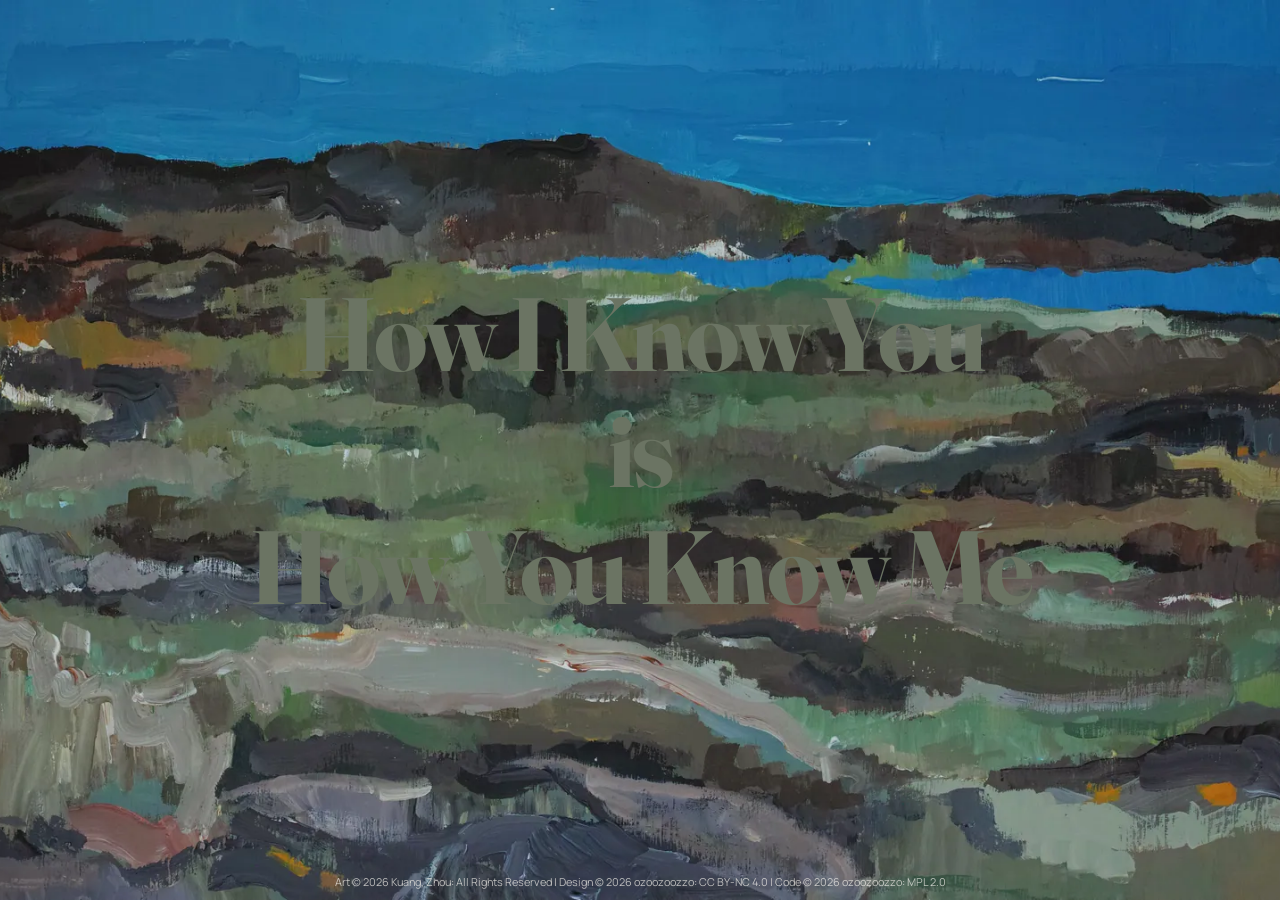
==== index.html @ 17829c36 "Initialize public site deployment The public repository starts from the generated dist output of the" ====
<!doctype html>
<html lang="en">
  <head>
    <meta charset="UTF-8" />
    <meta name="viewport" content="width=device-width, initial-scale=1" />
    <meta
      name="description"
      content="A small, editable portfolio starter for artworks, videos, and exhibition notes."
    />
    <meta name="theme-color" content="#f3ede1" />
    <title>Hiku Is Huki</title>
    <script type="module" crossorigin src="./assets/main-B2buaWtQ.js"></script>
    <link rel="stylesheet" crossorigin href="./assets/main-I1Ji7c6d.css">
  </head>
  <body>
    <div id="app"></div>
  </body>
</html>
---- assets/main-I1Ji7c6d.css ----
@import"https://fonts.googleapis.com/css2?family=Fraunces:opsz,wght@9..144,500;9..144,700&family=Manrope:wght@400;500;600;700&display=swap";:root{color-scheme:dark;--bg: #0f1014;--surface: rgba(18, 19, 25, .78);--surface-strong: rgba(28, 30, 36, .92);--text: #f5f2ec;--muted: rgba(245, 242, 236, .78);--line: rgba(255, 255, 255, .16);--shadow: 0 28px 80px rgba(0, 0, 0, .4);--radius-xl: 28px;--radius-lg: 22px;--display-font: "Fraunces", Georgia, serif;--body-font: "Manrope", "Avenir Next", "Segoe UI", sans-serif}*{box-sizing:border-box}html,body{margin:0;min-height:100%;background:var(--bg)}body{color:var(--text);font-family:var(--body-font)}a{color:inherit;text-decoration-thickness:.08em;text-underline-offset:.18em}#app,.title-page,.featured-page,.title-screen,.featured-hero{min-height:100vh}.sr-only{position:absolute;width:1px;height:1px;padding:0;margin:-1px;overflow:hidden;clip:rect(0,0,0,0);white-space:nowrap;border:0}.eyebrow{margin:0 0 14px;color:var(--muted);font-size:.72rem;text-transform:uppercase;letter-spacing:.18em}.summary,.muted{color:var(--muted)}.button{display:inline-flex;align-items:center;justify-content:center;min-height:48px;padding:0 18px;border-radius:999px;border:1px solid var(--line);text-decoration:none;font-weight:600}.button-primary{background:#fffffff5;color:#11131a}.site-license-footer{position:fixed;left:clamp(12px,3vw,22px);right:clamp(12px,3vw,22px);bottom:10px;z-index:6;pointer-events:none;color:#f5f2ecb3;font-size:.68rem;line-height:1.45;text-align:center}.about-page .site-license-footer,.collections-page .site-license-footer,.artwork-page .site-license-footer{color:#15151594}.title-screen{position:relative;overflow:hidden;isolation:isolate;--title-blend-color: rgb(9, 10, 13);--title-standby-color: rgb(35, 37, 45);--title-word-1: rgb(72, 76, 88);--title-word-2: rgb(82, 86, 97);--title-word-3: rgb(90, 93, 108)}.title-screen__image,.featured-hero__image{position:absolute;inset:0;width:100%;height:100%;object-fit:cover}.title-screen__title-stage{position:absolute;inset:0;z-index:3;display:grid;place-items:center;pointer-events:none}.title-screen__title-frame{position:relative;padding:clamp(12px,3vw,24px) clamp(14px,4vw,34px);border-radius:20px}.title-screen__title-frame:before{content:"";position:absolute;inset:0;border-radius:inherit;background:#0000005c;-webkit-backdrop-filter:blur(4px);backdrop-filter:blur(4px);opacity:0;pointer-events:none;animation:title-mask-sequence 6s cubic-bezier(.22,1,.36,1) forwards}.title-screen__title-main{position:relative;z-index:1;margin:0;display:grid;gap:.16em;justify-items:center;font-family:var(--display-font);font-size:clamp(2.8rem,9vw,6.5rem);line-height:.96;letter-spacing:-.025em;text-align:center;opacity:0;color:#f5f2ec00;transform:translateY(20px);animation:title-fade-sequence 6s cubic-bezier(.22,1,.36,1) forwards,title-color-sequence 6s linear forwards}.title-screen__title-main span{display:block;color:inherit}.title-screen.title-color-ready .title-screen__title-main span:nth-child(1){color:var(--title-word-1)}.title-screen.title-color-ready .title-screen__title-main span:nth-child(2){color:var(--title-word-2)}.title-screen.title-color-ready .title-screen__title-main span:nth-child(3){color:var(--title-word-3)}.title-screen__title-corner{position:absolute;top:18px;right:18px;z-index:4;opacity:0;transform:translateY(-8px);filter:blur(3px);transition:opacity .98s cubic-bezier(.22,1,.36,1),transform .98s cubic-bezier(.22,1,.36,1),filter .98s cubic-bezier(.22,1,.36,1)}.title-screen__title-corner h2{margin:0;font-family:var(--display-font);font-size:clamp(.95rem,2vw,1.18rem);font-weight:700;line-height:1.08;letter-spacing:-.01em;white-space:nowrap;color:#fffffff2}.title-screen.title-sequence-complete .title-screen__title-corner{opacity:1;transform:translateY(0);filter:blur(0)}.title-screen__hotspots{position:absolute;inset:0;z-index:2}.title-hotspot{position:absolute;width:27px;height:27px;border:1px solid rgba(255,255,255,.86);border-radius:50%;background:#fff3;transform:translate(-50%,-50%) scale(.84);box-shadow:0 0 0 11px #ffffff05;opacity:0;cursor:pointer;transition:opacity 1s cubic-bezier(.22,1,.36,1),transform 1s cubic-bezier(.22,1,.36,1)}.title-hotspot__label{position:absolute;top:50%;left:50%;transform:translate(-50%,-50%);color:#fffffff2;font-family:var(--body-font);font-size:.46rem;font-weight:700;letter-spacing:.04em;line-height:1;pointer-events:none}.title-screen.title-sequence-complete .title-hotspot{opacity:1;transform:translate(-50%,-50%) scale(1);animation:hotspot-breathe 3s ease-in-out infinite}.title-screen.title-sequence-complete .title-hotspot[data-hotspot=i]{animation:hotspot-breathe-gold 3s ease-in-out infinite}.title-hotspot:hover,.title-hotspot:focus-visible{transform:translate(-50%,-50%) scale(1.05);outline:none}.note-dialog{width:min(920px,calc(100% - 24px));max-height:min(90vh,760px);display:none;grid-template-rows:auto 1fr;padding:0;border:1px solid var(--line);border-radius:var(--radius-xl);background:var(--surface-strong);color:var(--text);box-shadow:var(--shadow);overflow:auto}.note-dialog[open]{display:grid}.note-dialog.note-dialog--vertical{width:min(560px,calc(100% - 24px));max-height:min(94vh,860px)}.note-dialog::backdrop{background:#0000005c;-webkit-backdrop-filter:blur(8px);backdrop-filter:blur(8px)}.note-dialog__actions{display:flex;justify-content:flex-end;gap:8px;padding:8px 10px 0}.icon-button{width:38px;height:38px;display:inline-grid;place-items:center;border:1px solid var(--line);border-radius:999px;background:#ffffff14;color:var(--text);font-size:1.2rem;text-decoration:none;cursor:pointer}.note-dialog__body{display:grid;grid-template-areas:"figure" "meta";grid-template-columns:minmax(0,1fr);grid-template-rows:auto auto;row-gap:10px;padding:10px 16px 18px;overflow:visible}.note-dialog.note-dialog--vertical .note-dialog__body{grid-template-areas:"figure" "meta";grid-template-columns:minmax(0,1fr);row-gap:12px}.note-dialog__figure{grid-area:figure;position:relative;margin:0;border-radius:var(--radius-lg);overflow:hidden;border:1px solid var(--line);background:#0a0c12b3}.note-dialog__placeholder{position:absolute;inset:0;background:linear-gradient(110deg,#ffffff0f 18%,#ffffff2b,#ffffff0f 52%),#0a0c12bf;background-size:220% 100%;opacity:0;pointer-events:none}.note-dialog__figure.is-loading .note-dialog__placeholder{opacity:1;animation:figure-placeholder-sheen 1.15s ease-in-out infinite}.note-dialog__figure img{display:block;position:relative;z-index:1;width:100%;max-height:min(52vh,420px);height:auto;object-fit:contain;opacity:1;transition:opacity .22s ease}.note-dialog__figure.is-loading img{opacity:.01}.note-dialog.note-dialog--vertical .note-dialog__figure img{max-height:min(62vh,520px)}.note-dialog__meta{grid-area:meta;min-width:0;position:relative;overflow:visible}.note-dialog__meta-rotated{position:static;display:inline-grid;gap:4px;transform:none;white-space:normal}.note-dialog__body h2{margin:0 0 8px;font-family:var(--display-font);font-size:clamp(1rem,2.2vw,1.28rem);letter-spacing:0;line-height:1.16;max-width:38ch}.note-dialog__info{margin:0;color:#f5f2ecd1;font-size:.78rem;line-height:1.3}.standby-nav{position:absolute;left:0;right:0;bottom:0;z-index:3;pointer-events:none}.standby-nav__link{position:absolute;bottom:18px;padding:8px 14px;border-radius:999px;border:1px solid var(--line);background:#0006;-webkit-backdrop-filter:blur(4px);backdrop-filter:blur(4px);color:var(--text);text-decoration:none;opacity:0;transform:translateY(12px);filter:blur(2px);transition:opacity .92s cubic-bezier(.22,1,.36,1),transform .92s cubic-bezier(.22,1,.36,1),filter .92s cubic-bezier(.22,1,.36,1);pointer-events:none}.standby-nav__link-left{left:18px}.standby-nav__link-right{right:18px}.title-screen.title-sequence-complete .standby-nav__link{opacity:1;transform:translateY(0);filter:blur(0);pointer-events:auto}.title-screen.title-sequence-complete .standby-nav__link-left{transition-delay:60ms}.title-screen.title-sequence-complete .standby-nav__link-right{transition-delay:.16s}.featured-hero{position:relative;overflow:hidden}.featured-hero--toggle{cursor:pointer}.featured-hero:after{content:"";position:absolute;inset:0;background:linear-gradient(180deg,#0a0b0e3d,#0a0b0ea8);transition:opacity .22s ease}.featured-hero__copy{position:relative;z-index:1;display:grid;align-content:end;min-height:100vh;max-width:760px;padding:clamp(24px,5vw,52px);transition:opacity .22s ease,visibility .22s ease}.featured-hero--image-only:after{opacity:0}.featured-hero--image-only .featured-hero__copy{opacity:0;visibility:hidden}.featured-hero__copy h1{margin:0;font-family:var(--display-font);font-size:clamp(2.2rem,8vw,5.8rem);line-height:.95;letter-spacing:-.028em}.featured-grid{display:grid;grid-template-columns:repeat(2,minmax(0,1fr));gap:16px;width:min(1120px,calc(100% - 28px));margin:0 auto;padding:24px 0 44px}.featured-card{padding:22px;border:1px solid var(--line);border-radius:var(--radius-lg);background:var(--surface);box-shadow:var(--shadow)}.featured-card h2{margin:0 0 10px;font-family:var(--display-font);font-size:clamp(1.5rem,4vw,2.1rem)}.featured-card p{margin:0;line-height:1.72}.featured-card--contact{display:grid;grid-template-rows:auto auto 1fr auto}.contact-row{display:flex;align-items:center;align-content:center;justify-content:center;flex-wrap:wrap;align-self:center;justify-self:center;gap:8px 12px;margin:0;padding:22px 0;min-width:0;width:100%}.contact-row__group{display:inline-flex;align-items:center;gap:8px}.contact-row__label{flex:0 0 auto;font-weight:600}.contact-row__links{display:inline-flex;align-items:center;gap:8px}.contact-row__separator{color:var(--muted)}.contact-link{display:inline-flex;align-items:center;color:inherit;text-decoration:none}.contact-link__icon{width:30px;height:30px;flex:0 0 auto;display:inline-grid;place-items:center;border:1px solid var(--line);border-radius:999px}.contact-link__icon svg{width:16px;height:16px;fill:none;stroke:currentColor;stroke-linecap:round;stroke-linejoin:round;stroke-width:1.7}.contact-link__icon svg path:first-child:last-child{fill:currentColor;stroke:none}.content-page{min-height:100vh;background:linear-gradient(180deg,#090a0ea3,#090a0ebd),url(./3-B_b4SAK1.webp) center center / cover no-repeat;padding:clamp(24px,6vw,56px)}.content-page__hero{width:min(820px,100%);margin-top:clamp(18vh,22vh,28vh);padding:clamp(18px,3vw,30px);border-radius:var(--radius-lg);border:1px solid var(--line);background:#101218b3;-webkit-backdrop-filter:blur(6px);backdrop-filter:blur(6px)}.content-page__hero h1{margin:0 0 14px;font-family:var(--display-font);font-size:clamp(2rem,7vw,4rem);line-height:.96;letter-spacing:-.02em}.about-page{min-height:100vh;display:grid;grid-template-columns:minmax(0,1fr) minmax(220px,320px);gap:clamp(22px,4vw,44px);padding:clamp(22px,5vw,48px);background:#fff;color:#151515;position:relative}.about-page a{color:#151515}.about-page .eyebrow,.about-page .summary,.about-page .muted{color:#151515bd}.about-page__title-corner{position:absolute;top:18px;right:18px}.about-page__title-corner h2{margin:0;font-family:var(--display-font);font-size:clamp(.95rem,2vw,1.18rem);font-weight:700;line-height:1.08;letter-spacing:-.01em;white-space:nowrap;color:#151515}.about-page__main{--about-copy-width: 100%;max-width:none;width:100%;min-width:0;padding-top:clamp(28px,5vw,64px)}.about-page__main h1{margin:0 0 14px;font-family:var(--display-font);font-size:clamp(2rem,6vw,4.8rem);line-height:.94;letter-spacing:-.02em}.about-page__quote{margin:0 0 16px;padding-left:14px;border-left:2px solid rgba(18,46,98,.34);width:min(100%,var(--about-copy-width));font-family:var(--display-font);font-size:clamp(1.05rem,2.2vw,1.35rem);line-height:1.5;color:#0f2f66}.about-page__main .summary{margin:0 0 12px;width:min(100%,var(--about-copy-width));line-height:1.72}.about-page__about-me-row{width:min(100%,var(--about-copy-width));display:flex;gap:10px;justify-content:flex-end;margin:14px 0 12px}.about-page__about-me-button{min-height:40px;padding:0 16px;border-radius:999px;border:1px solid rgba(21,21,21,.28);background:#fff;color:#101010;font-family:var(--body-font);font-weight:600;cursor:pointer}.about-page__about-me-button:hover,.about-page__about-me-button:focus-visible{background:#f5f7fa}.about-dialog{width:min(760px,calc(100% - 24px));display:none;grid-template-rows:auto 1fr;padding:0;border:1px solid rgba(21,21,21,.22);border-radius:18px;background:#fff;color:#151515;box-shadow:0 28px 80px #0003;overflow:hidden}.about-dialog[open]{display:grid}.about-dialog::backdrop{background:#00000057}.about-dialog__actions{display:flex;justify-content:flex-end;padding:10px 12px 0}.about-dialog__close{width:38px;height:38px;display:inline-grid;place-items:center;border:1px solid rgba(21,21,21,.2);border-radius:999px;background:#fff;color:#151515;font-size:1.4rem;line-height:1;cursor:pointer}.about-dialog__body{display:grid;grid-template-columns:minmax(0,320px) minmax(0,1fr);gap:14px;padding:10px 16px 18px}.about-dialog__figure{margin:0;border:1px solid rgba(21,21,21,.16);border-radius:12px;overflow:hidden}.about-dialog__figure img{width:100%;height:100%;max-height:min(52vh,430px);object-fit:cover;display:block}.about-dialog__copy{align-self:center}.about-dialog__copy h2{margin:0 0 10px;font-family:var(--display-font);font-size:clamp(1.6rem,4vw,2.4rem);line-height:.96;letter-spacing:-.02em}.about-dialog__copy p{margin:0;line-height:1.72;color:#151515d1}.about-dialog__body--reference{grid-template-columns:1fr}.about-dialog__body--license{grid-template-columns:minmax(0,1fr)}.about-dialog__references{margin:0;padding-left:1.2rem;display:grid;gap:8px;color:#151515d6;line-height:1.66}.about-dialog__references span{color:#1515159e}.license-tabs{display:flex;flex-wrap:wrap;gap:8px;margin:14px 0}.license-tabs__button{min-height:38px;padding:0 14px;border:1px solid rgba(21,21,21,.18);border-radius:999px;background:transparent;color:#151515b8;font:inherit;font-weight:600;cursor:pointer}.license-tabs__button[aria-selected=true]{background:#151515;color:#f5f2ec}.license-panel{display:grid;gap:10px;padding-top:4px}.license-panel[hidden]{display:none}.license-panel h2{margin:0}.license-panel p,.license-panel a{margin:0;line-height:1.66}.license-panel a{width:fit-content;font-weight:700}.license-panel__note{color:#1515159e}.about-page__rolling{width:min(100%,var(--about-copy-width));max-width:100%;margin-top:20px;display:flex;gap:12px;overflow:hidden;padding:6px 0;contain:inline-size}.about-page__rolling-track{flex:0 0 auto;display:flex;gap:12px;min-width:max-content;animation:about-rolling-left 42s linear infinite}.about-page__rolling:hover .about-page__rolling-track{animation-play-state:paused}.about-page__rolling-track img{width:clamp(180px,22vw,280px);height:clamp(120px,14vw,190px);object-fit:cover;border-radius:12px;border:1px solid rgba(21,21,21,.2);display:block}.about-page__menu{align-self:start;min-width:0;margin-top:clamp(92px,14vh,150px);padding-left:clamp(14px,2.8vw,22px);border-left:1px solid rgba(21,21,21,.22)}.about-page__menu-label{margin:0 0 12px;font-size:.74rem;letter-spacing:.12em;text-transform:uppercase;color:#1515159e}.about-page__menu-links{display:grid;gap:10px}.about-page__menu-links a{text-decoration:none;font-weight:600;line-height:1.4}.about-page__menu-links a[aria-current=page]{opacity:.55;pointer-events:none}.about-page__menu-links a:hover,.about-page__menu-links a:focus-visible{text-decoration:underline;text-underline-offset:.18em}.collections-page{min-height:100vh;display:grid;grid-template-columns:minmax(0,1fr) minmax(220px,320px);gap:clamp(22px,4vw,44px);padding:clamp(22px,5vw,48px);background:#fff;color:#151515;position:relative}.collections-page .eyebrow,.collections-page .summary{color:#151515bd}.collections-page__title-corner{position:absolute;top:18px;right:18px}.collections-page__title-corner h2{margin:0;font-family:var(--display-font);font-size:clamp(.95rem,2vw,1.18rem);font-weight:700;line-height:1.08;letter-spacing:-.01em;white-space:nowrap;color:#151515}.collections-page__main{width:100%;padding-top:clamp(28px,5vw,64px)}.collections-page__main h1{margin:0 0 12px;font-family:var(--display-font);font-size:clamp(2rem,6vw,4.2rem);line-height:.94;letter-spacing:-.02em}.collections-page__intro{margin:0 0 18px;max-width:72ch;line-height:1.68}.collections-page__list{display:grid;gap:16px}.collection-item{display:grid;grid-template-columns:minmax(170px,240px) minmax(0,1fr);gap:14px;padding:12px;height:232px;border:1px solid rgba(21,21,21,.16);border-radius:14px}.collection-item__media{margin:0;border-radius:10px;overflow:hidden;border:1px solid rgba(21,21,21,.16);background:#15151508}.collection-item__media-link{display:block;width:100%;height:100%}.collection-item__media img{width:100%;height:100%;max-height:none;object-fit:cover;object-position:center;display:block}.collection-item__text{min-width:0;align-self:center}.collection-item__text h2{margin:0 0 10px;font-family:var(--display-font);font-size:clamp(1.08rem,2.1vw,1.46rem);line-height:1.12;letter-spacing:0}.collection-item__text h2 a{color:#151515;text-decoration:none}.collection-item__text h2 a:hover,.collection-item__text h2 a:focus-visible{text-decoration:underline;text-underline-offset:.16em}.collection-item__info{margin:0 0 8px;font-size:.9rem;color:#151515b8}.artwork-page{min-height:100vh;display:grid;grid-template-columns:minmax(0,1fr) minmax(220px,320px);gap:clamp(22px,4vw,44px);padding:clamp(22px,5vw,48px);background:#fff;color:#151515;position:relative}.artwork-page .eyebrow,.artwork-page .summary{color:#151515bd}.artwork-page__title-corner{position:absolute;top:18px;right:18px}.artwork-page__title-corner h2{margin:0;font-family:var(--display-font);font-size:clamp(.95rem,2vw,1.18rem);font-weight:700;line-height:1.08;letter-spacing:-.01em;white-space:nowrap;color:#151515}.artwork-page__main{max-width:none;width:100%;min-width:0;padding-top:clamp(28px,5vw,64px)}.artwork-page__main h1{max-width:18ch;margin:0 0 14px;font-family:var(--display-font);font-size:clamp(1.9rem,4.8vw,3.8rem);line-height:1.02;letter-spacing:0}.artwork-page__info{margin:0 0 12px;color:#151515b8;font-size:.95rem}.artwork-page__figure{width:100%;margin:0 0 14px;border-radius:14px;overflow:hidden;border:1px solid rgba(21,21,21,.16)}.artwork-page__figure img{display:block;width:100%;max-height:min(72vh,760px);object-fit:contain}.artwork-page__description{width:100%;margin:0;line-height:1.72}@keyframes title-fade-sequence{0%{opacity:0;transform:translateY(20px)}50%{opacity:1;transform:translateY(0)}to{opacity:1;transform:translateY(0)}}@keyframes title-color-sequence{0%{color:#f5f2ec00}50%{color:#f5f2ec}to{color:var(--title-standby-color)}}@keyframes title-mask-sequence{0%{opacity:0}50%{opacity:1}to{opacity:0}}@keyframes hotspot-breathe{0%{background:#ffffff29;box-shadow:0 0 0 11px #ffffff05}50%{background:#ffffff8f;box-shadow:0 0 0 11px #ffffff1a}to{background:#ffffff29;box-shadow:0 0 0 11px #ffffff05}}@keyframes hotspot-breathe-gold{0%{background:#ffffff29;box-shadow:0 0 0 11px #ffffff05}50%{background:#f1bd4b94;box-shadow:0 0 0 11px #f1bd4b29}to{background:#ffffff29;box-shadow:0 0 0 11px #ffffff05}}@keyframes figure-placeholder-sheen{0%{background-position:100% 0}to{background-position:-100% 0}}@keyframes about-rolling-left{0%{transform:translate(0)}to{transform:translate(calc(-100% - 12px))}}@media(max-width:760px){.title-screen__title-corner{top:12px;right:12px}.about-page{grid-template-columns:1fr;gap:20px;padding:16px 14px 24px;overflow-x:hidden}.collections-page,.artwork-page{grid-template-columns:1fr;gap:20px;padding:16px 14px 24px}.collections-page__title-corner,.artwork-page__title-corner{top:12px;right:12px}.collections-page__main,.artwork-page__main{padding-top:54px}.collection-item{grid-template-columns:1fr;height:auto}.collection-item__media img{height:240px}.collection-item__text h2{font-size:clamp(1.08rem,7vw,1.5rem);line-height:1.14}.artwork-page__main h1{max-width:100%;font-size:clamp(1.8rem,11vw,3rem);line-height:1.04}.about-page__title-corner{top:12px;right:12px}.about-page__main{padding-top:54px}.about-page__main h1{font-size:clamp(2rem,13vw,3.1rem)}.about-page__quote{padding-left:10px;font-size:1rem;line-height:1.46}.about-page__main .summary{font-size:.94rem;line-height:1.62}.about-page__about-me-row{justify-content:stretch}.about-page__about-me-button{flex:1 1 0;min-width:0}.about-page__rolling{gap:10px;margin-inline:-14px;padding:6px 14px 10px;overflow-x:auto;overflow-y:hidden;scroll-snap-type:x mandatory;-webkit-overflow-scrolling:touch;contain:layout inline-size}.about-page__rolling-track{min-width:0;animation:none}.about-page__rolling-track[aria-hidden=true]{display:none}.about-page__rolling-track img{width:min(68vw,230px);height:150px;flex:0 0 auto;scroll-snap-align:start}.about-dialog{width:calc(100% - 20px);max-height:calc(100dvh - 20px);overflow:auto;border-radius:14px}.about-dialog__body{grid-template-columns:1fr;padding:8px 12px 16px}.about-dialog__copy{align-self:start}.about-dialog__figure img{height:auto;max-height:42dvh}.about-page__menu{margin-top:0;padding-left:0;padding-top:14px;border-left:0;border-top:1px solid rgba(21,21,21,.22)}.note-dialog__body,.note-dialog.note-dialog--vertical .note-dialog__body{grid-template-areas:"figure" "meta";grid-template-columns:1fr;row-gap:10px}.note-dialog__meta{overflow:visible;padding-top:0}.note-dialog__meta-rotated{position:static;transform:none;white-space:normal}.note-dialog__body h2{max-width:none;font-size:clamp(1rem,5.6vw,1.32rem)}.featured-grid{grid-template-columns:1fr}.note-dialog{width:calc(100% - 14px)}}@media(prefers-reduced-motion:reduce){*,*:before,*:after{animation-duration:.01ms!important;animation-iteration-count:1!important;transition-duration:.01ms!important;scroll-behavior:auto!important}}
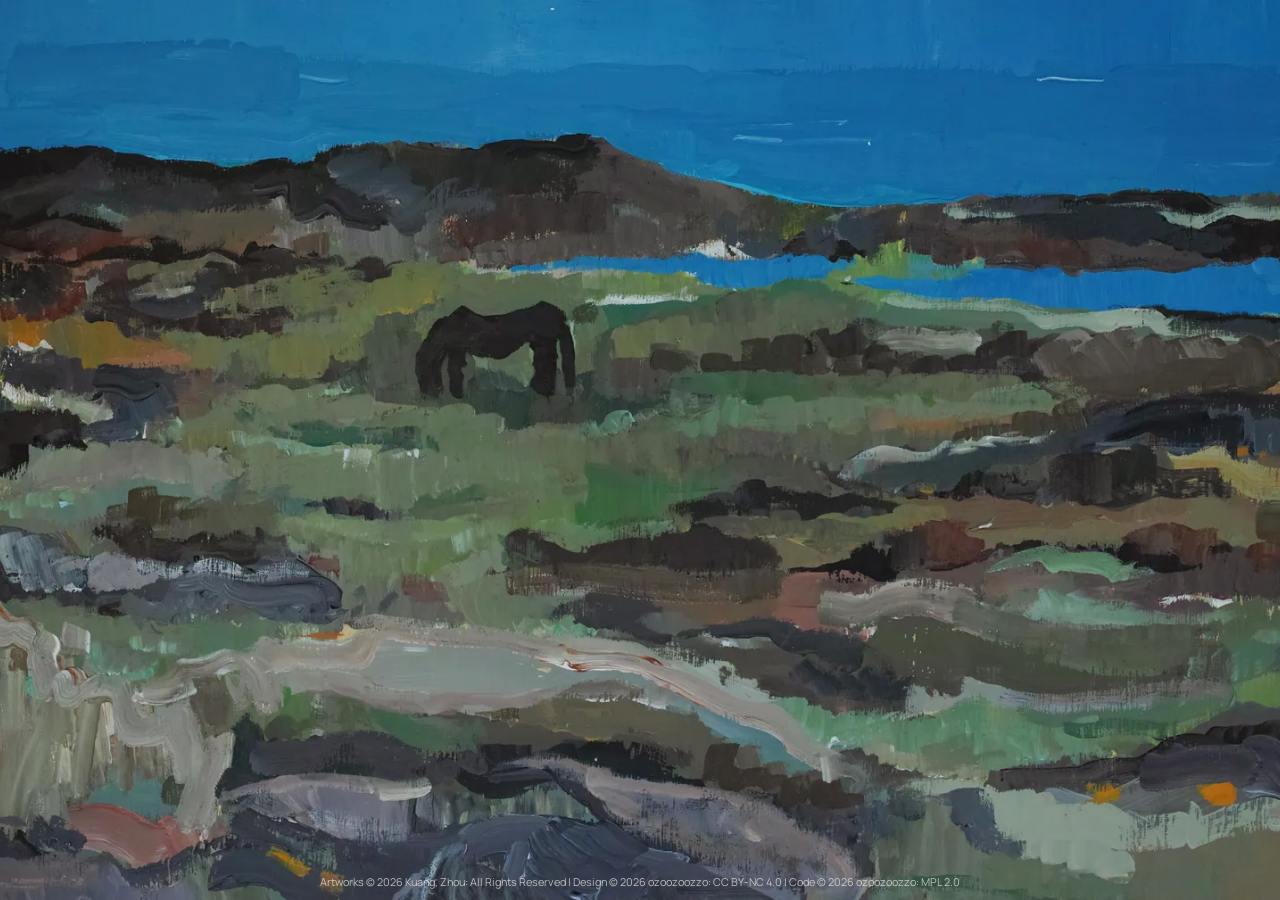
==== commit 5343e7ce: "Deploy site from private source" ====
--- a/index.html
+++ b/index.html
@@ -9,8 +9,8 @@
     />
     <meta name="theme-color" content="#f3ede1" />
     <title>Hiku Is Huki</title>
-    <script type="module" crossorigin src="./assets/main-B2buaWtQ.js"></script>
-    <link rel="stylesheet" crossorigin href="./assets/main-I1Ji7c6d.css">
+    <script type="module" crossorigin src="./assets/main-EOSHPgkL.js"></script>
+    <link rel="stylesheet" crossorigin href="./assets/main-DsD1wgD4.css">
   </head>
   <body>
     <div id="app"></div>
--- a/assets/main-DsD1wgD4.css
+++ b/assets/main-DsD1wgD4.css
@@ -0,0 +1 @@
+@import"https://fonts.googleapis.com/css2?family=Fraunces:opsz,wght@9..144,500;9..144,700&family=Manrope:wght@400;500;600;700&display=swap";:root{color-scheme:dark;--bg: #0f1014;--surface: rgba(18, 19, 25, .78);--surface-strong: rgba(28, 30, 36, .92);--text: #f5f2ec;--muted: rgba(245, 242, 236, .78);--line: rgba(255, 255, 255, .16);--shadow: 0 28px 80px rgba(0, 0, 0, .4);--radius-xl: 28px;--radius-lg: 22px;--display-font: "Fraunces", Georgia, serif;--body-font: "Manrope", "Avenir Next", "Segoe UI", sans-serif}*{box-sizing:border-box}html,body{margin:0;min-height:100%;background:var(--bg)}body{color:var(--text);font-family:var(--body-font)}a{color:inherit;text-decoration-thickness:.08em;text-underline-offset:.18em}#app,.title-page,.featured-page,.title-screen,.featured-hero{min-height:100vh}.sr-only{position:absolute;width:1px;height:1px;padding:0;margin:-1px;overflow:hidden;clip:rect(0,0,0,0);white-space:nowrap;border:0}.eyebrow{margin:0 0 14px;color:var(--muted);font-size:.72rem;text-transform:uppercase;letter-spacing:.18em}.summary,.muted{color:var(--muted)}.button{display:inline-flex;align-items:center;justify-content:center;min-height:48px;padding:0 18px;border-radius:999px;border:1px solid var(--line);text-decoration:none;font-weight:600}.button-primary{background:#fffffff5;color:#11131a}.site-license-footer{position:fixed;left:clamp(12px,3vw,22px);right:clamp(12px,3vw,22px);bottom:10px;z-index:6;pointer-events:none;color:#f5f2ecb3;font-size:.68rem;line-height:1.45;text-align:center}.about-page .site-license-footer,.collections-page .site-license-footer,.artwork-page .site-license-footer{color:#15151594}.title-screen{position:relative;overflow:hidden;isolation:isolate}.title-screen__image,.featured-hero__image{position:absolute;inset:0;width:100%;height:100%;object-fit:cover}.title-screen__title-stage{position:absolute;inset:0;z-index:3;display:grid;place-items:center;pointer-events:none;transition:opacity .62s cubic-bezier(.22,1,.36,1),visibility .62s cubic-bezier(.22,1,.36,1)}.title-screen__title-frame{position:relative;padding:clamp(12px,3vw,24px) clamp(14px,4vw,34px);border-radius:20px}.title-screen__title-frame:before{content:"";position:absolute;inset:0;border-radius:inherit;background:#0000005c;-webkit-backdrop-filter:blur(4px);backdrop-filter:blur(4px);opacity:0;pointer-events:none;animation:title-mask-sequence 6s cubic-bezier(.22,1,.36,1) forwards}.title-screen__title-main{position:relative;z-index:1;margin:0;display:grid;gap:.16em;justify-items:center;font-family:var(--display-font);font-size:clamp(2.8rem,9vw,6.5rem);line-height:.96;letter-spacing:-.025em;text-align:center;opacity:0;color:#f5f2ec00;transform:translateY(20px);animation:title-fade-sequence 6s cubic-bezier(.22,1,.36,1) forwards}.title-screen__title-main span{display:block;color:inherit}.title-screen.title-sequence-complete .title-screen__title-stage{opacity:0;visibility:hidden}.title-screen__title-corner{position:absolute;top:18px;right:18px;z-index:4;opacity:0;transform:translateY(-8px);filter:blur(3px);transition:opacity .98s cubic-bezier(.22,1,.36,1),transform .98s cubic-bezier(.22,1,.36,1),filter .98s cubic-bezier(.22,1,.36,1)}.title-screen__title-corner h2{margin:0;font-family:var(--display-font);font-size:clamp(.95rem,2vw,1.18rem);font-weight:700;line-height:1.08;letter-spacing:-.01em;white-space:nowrap;color:#fffffff2}.title-screen.title-sequence-complete .title-screen__title-corner{opacity:1;transform:translateY(0);filter:blur(0)}.title-screen__hotspots{position:absolute;inset:0;z-index:2}.title-hotspot{position:absolute;width:27px;height:27px;border:1px solid rgba(255,255,255,.86);border-radius:50%;background:#fff3;transform:translate(-50%,-50%) scale(.84);box-shadow:0 0 0 11px #ffffff05;opacity:0;cursor:pointer;transition:opacity 1s cubic-bezier(.22,1,.36,1),transform 1s cubic-bezier(.22,1,.36,1)}.title-hotspot__label{position:absolute;top:50%;left:50%;transform:translate(-50%,-50%);color:#fffffff2;font-family:var(--body-font);font-size:.46rem;font-weight:700;letter-spacing:.04em;line-height:1;pointer-events:none}.title-screen.title-sequence-complete .title-hotspot{opacity:1;transform:translate(-50%,-50%) scale(1);animation:hotspot-breathe 3s ease-in-out infinite}.title-screen.title-sequence-complete .title-hotspot[data-hotspot=i]{animation:hotspot-breathe-gold 3s ease-in-out infinite}.title-hotspot:hover,.title-hotspot:focus-visible{transform:translate(-50%,-50%) scale(1.05);outline:none}.note-dialog{width:min(920px,calc(100% - 24px));max-height:min(90vh,760px);display:none;grid-template-rows:auto 1fr;padding:0;border:1px solid var(--line);border-radius:var(--radius-xl);background:var(--surface-strong);color:var(--text);box-shadow:var(--shadow);overflow:auto}.note-dialog[open]{display:grid}.note-dialog.note-dialog--vertical{width:min(560px,calc(100% - 24px));max-height:min(94vh,860px)}.note-dialog::backdrop{background:#0000005c;-webkit-backdrop-filter:blur(8px);backdrop-filter:blur(8px)}.note-dialog__actions{display:flex;justify-content:flex-end;gap:8px;padding:8px 10px 0}.icon-button{width:38px;height:38px;display:inline-grid;place-items:center;border:1px solid var(--line);border-radius:999px;background:#ffffff14;color:var(--text);font-size:1.2rem;text-decoration:none;cursor:pointer}.note-dialog__body{display:grid;grid-template-areas:"figure" "meta";grid-template-columns:minmax(0,1fr);grid-template-rows:auto auto;row-gap:10px;padding:10px 16px 18px;overflow:visible}.note-dialog.note-dialog--vertical .note-dialog__body{grid-template-areas:"figure" "meta";grid-template-columns:minmax(0,1fr);row-gap:12px}.note-dialog__figure{grid-area:figure;position:relative;display:grid;place-items:center;margin:0;height:min(52vh,420px);border-radius:var(--radius-lg);overflow:hidden;border:1px solid var(--line);background:#0a0c12b3}.note-dialog__placeholder{position:absolute;inset:0;background:linear-gradient(110deg,#ffffff0f 18%,#ffffff2b,#ffffff0f 52%),#0a0c12bf;background-size:220% 100%;opacity:0;pointer-events:none}.note-dialog__figure.is-loading .note-dialog__placeholder{opacity:1;animation:figure-placeholder-sheen 1.15s ease-in-out infinite}.note-dialog__figure img{display:block;position:relative;z-index:1;width:100%;height:100%;object-fit:contain;object-position:center center;opacity:1;transition:opacity .22s ease}.note-dialog__figure.is-loading img{opacity:.01}.note-dialog.note-dialog--vertical .note-dialog__figure img{max-height:none}.note-dialog.note-dialog--vertical .note-dialog__figure{height:min(62vh,520px)}.note-dialog__meta{grid-area:meta;min-width:0;position:relative;overflow:visible}.note-dialog__meta-rotated{position:static;display:inline-grid;gap:4px;transform:none;white-space:normal}.note-dialog__body h2{margin:0 0 8px;font-family:var(--display-font);font-size:clamp(1rem,2.2vw,1.28rem);letter-spacing:0;line-height:1.16;max-width:38ch}.note-dialog__info{margin:0;color:#f5f2ecd1;font-size:.78rem;line-height:1.3}.standby-nav{position:absolute;left:0;right:0;bottom:0;z-index:3;pointer-events:none}.standby-nav__link{position:absolute;bottom:18px;padding:8px 14px;border-radius:999px;border:1px solid var(--line);background:#0006;-webkit-backdrop-filter:blur(4px);backdrop-filter:blur(4px);color:var(--text);text-decoration:none;opacity:0;transform:translateY(12px);filter:blur(2px);transition:opacity .92s cubic-bezier(.22,1,.36,1),transform .92s cubic-bezier(.22,1,.36,1),filter .92s cubic-bezier(.22,1,.36,1);pointer-events:none}.standby-nav__link-left{left:18px}.standby-nav__link-right{right:18px}.title-screen.title-sequence-complete .standby-nav__link{opacity:1;transform:translateY(0);filter:blur(0);pointer-events:auto}.title-screen.title-sequence-complete .standby-nav__link-left{transition-delay:60ms}.title-screen.title-sequence-complete .standby-nav__link-right{transition-delay:.16s}.featured-hero{position:relative;overflow:hidden}.featured-hero--toggle{cursor:pointer}.featured-hero:after{content:"";position:absolute;inset:0;background:linear-gradient(180deg,#0a0b0e3d,#0a0b0ea8);transition:opacity .22s ease}.featured-hero__copy{position:relative;z-index:1;display:grid;align-content:end;min-height:100vh;max-width:760px;padding:clamp(24px,5vw,52px);transition:opacity .22s ease,visibility .22s ease}.featured-hero--image-only:after{opacity:0}.featured-hero--image-only .featured-hero__copy{opacity:0;visibility:hidden}.featured-hero__copy h1{margin:0;font-family:var(--display-font);font-size:clamp(2.2rem,8vw,5.8rem);line-height:.95;letter-spacing:-.028em}.featured-grid{display:grid;grid-template-columns:repeat(2,minmax(0,1fr));gap:16px;width:min(1120px,calc(100% - 28px));margin:0 auto;padding:24px 0 44px}.featured-card{padding:22px;border:1px solid var(--line);border-radius:var(--radius-lg);background:var(--surface);box-shadow:var(--shadow)}.featured-card h2{margin:0 0 10px;font-family:var(--display-font);font-size:clamp(1.5rem,4vw,2.1rem)}.featured-card p{margin:0;line-height:1.72}.featured-card--contact{display:grid;grid-template-rows:auto auto 1fr auto}.contact-row{display:flex;align-items:center;align-content:center;justify-content:center;flex-wrap:wrap;align-self:center;justify-self:center;gap:8px 12px;margin:0;padding:22px 0;min-width:0;width:100%}.contact-row__group{display:inline-flex;align-items:center;gap:8px}.contact-row__label{flex:0 0 auto;font-weight:600}.contact-row__links{display:inline-flex;align-items:center;gap:8px}.contact-row__separator{color:var(--muted)}.contact-link{display:inline-flex;align-items:center;color:inherit;text-decoration:none}.contact-link__icon{width:30px;height:30px;flex:0 0 auto;display:inline-grid;place-items:center;border:1px solid var(--line);border-radius:999px}.contact-link__icon svg{width:16px;height:16px;fill:none;stroke:currentColor;stroke-linecap:round;stroke-linejoin:round;stroke-width:1.7}.contact-link__icon svg path:first-child:last-child{fill:currentColor;stroke:none}.content-page{min-height:100vh;background:linear-gradient(180deg,#090a0ea3,#090a0ebd),url(./3-B_b4SAK1.webp) center center / cover no-repeat;padding:clamp(24px,6vw,56px)}.content-page__hero{width:min(820px,100%);margin-top:clamp(18vh,22vh,28vh);padding:clamp(18px,3vw,30px);border-radius:var(--radius-lg);border:1px solid var(--line);background:#101218b3;-webkit-backdrop-filter:blur(6px);backdrop-filter:blur(6px)}.content-page__hero h1{margin:0 0 14px;font-family:var(--display-font);font-size:clamp(2rem,7vw,4rem);line-height:.96;letter-spacing:-.02em}.about-page{min-height:100vh;display:grid;grid-template-columns:minmax(0,1fr) minmax(220px,320px);gap:clamp(22px,4vw,44px);padding:clamp(22px,5vw,48px);background:#fff;color:#151515;position:relative}.about-page a{color:#151515}.about-page .eyebrow,.about-page .summary,.about-page .muted{color:#151515bd}.about-page__title-corner{position:absolute;top:18px;right:18px}.about-page__title-corner h2{margin:0;font-family:var(--display-font);font-size:clamp(.95rem,2vw,1.18rem);font-weight:700;line-height:1.08;letter-spacing:-.01em;white-space:nowrap;color:#151515}.about-page__main{--about-copy-width: 100%;max-width:none;width:100%;min-width:0;padding-top:clamp(28px,5vw,64px)}.about-page__main h1{margin:0 0 14px;font-family:var(--display-font);font-size:clamp(2rem,6vw,4.8rem);line-height:.94;letter-spacing:-.02em}.about-page__quote{margin:0 0 16px;padding-left:14px;border-left:2px solid rgba(18,46,98,.34);width:min(100%,var(--about-copy-width));font-family:var(--display-font);font-size:clamp(1.05rem,2.2vw,1.35rem);line-height:1.5;color:#0f2f66}.about-page__main .summary{margin:0 0 12px;width:min(100%,var(--about-copy-width));line-height:1.72}.about-page__about-me-row{width:min(100%,var(--about-copy-width));display:flex;gap:10px;justify-content:flex-end;margin:14px 0 12px}.about-page__about-me-button{min-height:40px;padding:0 16px;border-radius:999px;border:1px solid rgba(21,21,21,.28);background:#fff;color:#101010;font-family:var(--body-font);font-weight:600;cursor:pointer}.about-page__about-me-button:hover,.about-page__about-me-button:focus-visible{background:#f5f7fa}.about-dialog{width:min(760px,calc(100% - 24px));display:none;grid-template-rows:auto 1fr;padding:0;border:1px solid rgba(21,21,21,.22);border-radius:18px;background:#fff;color:#151515;box-shadow:0 28px 80px #0003;overflow:hidden}.about-dialog[open]{display:grid}.about-dialog::backdrop{background:#00000057}.about-dialog__actions{display:flex;justify-content:flex-end;padding:10px 12px 0}.about-dialog__close{width:38px;height:38px;display:inline-grid;place-items:center;border:1px solid rgba(21,21,21,.2);border-radius:999px;background:#fff;color:#151515;font-size:1.4rem;line-height:1;cursor:pointer}.about-dialog__body{display:grid;grid-template-columns:minmax(0,320px) minmax(0,1fr);gap:14px;padding:10px 16px 18px}.about-dialog__figure{margin:0;border:1px solid rgba(21,21,21,.16);border-radius:12px;overflow:hidden}.about-dialog__figure img{width:100%;height:100%;max-height:min(52vh,430px);object-fit:cover;display:block}.about-dialog__copy{align-self:center}.about-dialog__copy h2{margin:0 0 10px;font-family:var(--display-font);font-size:clamp(1.6rem,4vw,2.4rem);line-height:.96;letter-spacing:-.02em}.about-dialog__copy p{margin:0;line-height:1.72;color:#151515d1}.about-dialog__body--reference{grid-template-columns:1fr}.about-dialog__body--license{grid-template-columns:minmax(0,1fr)}.about-dialog__references{margin:0;padding-left:1.2rem;display:grid;gap:8px;color:#151515d6;line-height:1.66}.about-dialog__references span{color:#1515159e}.license-tabs{display:flex;flex-wrap:wrap;gap:8px;margin:14px 0}.license-tabs__button{min-height:38px;padding:0 14px;border:1px solid rgba(21,21,21,.18);border-radius:999px;background:transparent;color:#151515b8;font:inherit;font-weight:600;cursor:pointer}.license-tabs__button[aria-selected=true]{background:#151515;color:#f5f2ec}.license-panel{display:grid;gap:10px;padding-top:4px}.license-panel[hidden]{display:none}.license-panel h2{margin:0}.license-panel p,.license-panel a{margin:0;line-height:1.66}.license-panel a{width:fit-content;font-weight:700}.license-panel__note{color:#1515159e}.about-page__rolling{width:min(100%,var(--about-copy-width));max-width:100%;margin-top:20px;display:flex;gap:12px;overflow:hidden;padding:6px 0;contain:inline-size}.about-page__rolling-track{flex:0 0 auto;display:flex;gap:12px;min-width:max-content;animation:about-rolling-left 42s linear infinite}.about-page__rolling:hover .about-page__rolling-track{animation-play-state:paused}.about-page__rolling-track img{width:clamp(180px,22vw,280px);height:clamp(120px,14vw,190px);object-fit:cover;border-radius:12px;border:1px solid rgba(21,21,21,.2);display:block}.about-page__menu{align-self:start;min-width:0;margin-top:clamp(92px,14vh,150px);padding-left:clamp(14px,2.8vw,22px);border-left:1px solid rgba(21,21,21,.22)}.about-page__menu-label{margin:0 0 12px;font-size:.74rem;letter-spacing:.12em;text-transform:uppercase;color:#1515159e}.about-page__menu-links{display:grid;gap:10px}.about-page__menu-links a{text-decoration:none;font-weight:600;line-height:1.4}.about-page__menu-links a[aria-current=page]{opacity:.55;pointer-events:none}.about-page__menu-links a:hover,.about-page__menu-links a:focus-visible{text-decoration:underline;text-underline-offset:.18em}.collections-page{min-height:100vh;display:grid;grid-template-columns:minmax(0,1fr) minmax(220px,320px);gap:clamp(22px,4vw,44px);padding:clamp(22px,5vw,48px);background:#fff;color:#151515;position:relative}.collections-page .eyebrow,.collections-page .summary{color:#151515bd}.collections-page__title-corner{position:absolute;top:18px;right:18px}.collections-page__title-corner h2{margin:0;font-family:var(--display-font);font-size:clamp(.95rem,2vw,1.18rem);font-weight:700;line-height:1.08;letter-spacing:-.01em;white-space:nowrap;color:#151515}.collections-page__main{width:100%;padding-top:clamp(28px,5vw,64px)}.collections-page__main h1{margin:0 0 12px;font-family:var(--display-font);font-size:clamp(2rem,6vw,4.2rem);line-height:.94;letter-spacing:-.02em}.collections-page__intro{margin:0 0 18px;max-width:72ch;line-height:1.68}.collections-page__list{display:grid;gap:16px}.collection-item{display:grid;grid-template-columns:minmax(170px,240px) minmax(0,1fr);gap:14px;padding:12px;height:232px;border:1px solid rgba(21,21,21,.16);border-radius:14px}.collection-item__media{margin:0;border-radius:10px;overflow:hidden;border:1px solid rgba(21,21,21,.16);background:#15151508}.collection-item__media-link{display:block;width:100%;height:100%}.collection-item__media img{width:100%;height:100%;max-height:none;object-fit:cover;object-position:center;display:block}.collection-item__text{min-width:0;align-self:center}.collection-item__text h2{margin:0 0 10px;font-family:var(--display-font);font-size:clamp(1.08rem,2.1vw,1.46rem);line-height:1.12;letter-spacing:0}.collection-item__text h2 a{color:#151515;text-decoration:none}.collection-item__text h2 a:hover,.collection-item__text h2 a:focus-visible{text-decoration:underline;text-underline-offset:.16em}.collection-item__info{margin:0 0 8px;font-size:.9rem;color:#151515b8}.artwork-page{min-height:100vh;display:grid;grid-template-columns:minmax(0,1fr) minmax(220px,320px);gap:clamp(22px,4vw,44px);padding:clamp(22px,5vw,48px);background:#fff;color:#151515;position:relative}.artwork-page .eyebrow,.artwork-page .summary{color:#151515bd}.artwork-page__title-corner{position:absolute;top:18px;right:18px}.artwork-page__title-corner h2{margin:0;font-family:var(--display-font);font-size:clamp(.95rem,2vw,1.18rem);font-weight:700;line-height:1.08;letter-spacing:-.01em;white-space:nowrap;color:#151515}.artwork-page__main{max-width:none;width:100%;min-width:0;padding-top:clamp(28px,5vw,64px)}.artwork-page__main h1{max-width:18ch;margin:0 0 14px;font-family:var(--display-font);font-size:clamp(1.9rem,4.8vw,3.8rem);line-height:1.02;letter-spacing:0}.artwork-page__info{margin:0 0 12px;color:#151515b8;font-size:.95rem}.artwork-page__figure{width:100%;margin:0 0 14px;border-radius:14px;overflow:hidden;border:1px solid rgba(21,21,21,.16)}.artwork-page__figure img{display:block;width:100%;max-height:min(72vh,760px);object-fit:contain}.artwork-page__description{width:100%;margin:0;line-height:1.72}@keyframes title-fade-sequence{0%{opacity:0;transform:translateY(20px);color:#f5f2ec00}32%{opacity:1;transform:translateY(0);color:#f5f2ec}58%{opacity:1;transform:translateY(0);color:#f5f2ec}to{opacity:0;transform:translateY(0);color:#f5f2ec00}}@keyframes title-mask-sequence{0%{opacity:0}50%{opacity:1}to{opacity:0}}@keyframes hotspot-breathe{0%{background:#ffffff29;box-shadow:0 0 0 11px #ffffff05}50%{background:#ffffff8f;box-shadow:0 0 0 11px #ffffff1a}to{background:#ffffff29;box-shadow:0 0 0 11px #ffffff05}}@keyframes hotspot-breathe-gold{0%{background:#ffffff29;box-shadow:0 0 0 11px #ffffff05}50%{background:#f1bd4b94;box-shadow:0 0 0 11px #f1bd4b29}to{background:#ffffff29;box-shadow:0 0 0 11px #ffffff05}}@keyframes figure-placeholder-sheen{0%{background-position:100% 0}to{background-position:-100% 0}}@keyframes about-rolling-left{0%{transform:translate(0)}to{transform:translate(calc(-100% - 12px))}}@media(max-width:760px){.title-screen__title-corner{top:12px;right:12px}.about-page{grid-template-columns:1fr;gap:20px;padding:16px 14px 24px;overflow-x:hidden}.collections-page,.artwork-page{grid-template-columns:1fr;gap:20px;padding:16px 14px 24px}.collections-page__title-corner,.artwork-page__title-corner{top:12px;right:12px}.collections-page__main,.artwork-page__main{padding-top:54px}.collection-item{grid-template-columns:1fr;height:auto}.collection-item__media img{height:240px}.collection-item__text h2{font-size:clamp(1.08rem,7vw,1.5rem);line-height:1.14}.artwork-page__main h1{max-width:100%;font-size:clamp(1.8rem,11vw,3rem);line-height:1.04}.about-page__title-corner{top:12px;right:12px}.about-page__main{padding-top:54px}.about-page__main h1{font-size:clamp(2rem,13vw,3.1rem)}.about-page__quote{padding-left:10px;font-size:1rem;line-height:1.46}.about-page__main .summary{font-size:.94rem;line-height:1.62}.about-page__about-me-row{justify-content:stretch}.about-page__about-me-button{flex:1 1 0;min-width:0}.about-page__rolling{gap:10px;margin-inline:-14px;padding:6px 14px 10px;overflow-x:auto;overflow-y:hidden;scroll-snap-type:x mandatory;-webkit-overflow-scrolling:touch;contain:layout inline-size}.about-page__rolling-track{min-width:0;animation:none}.about-page__rolling-track[aria-hidden=true]{display:none}.about-page__rolling-track img{width:min(68vw,230px);height:150px;flex:0 0 auto;scroll-snap-align:start}.about-dialog{width:calc(100% - 20px);max-height:calc(100dvh - 20px);overflow:auto;border-radius:14px}.about-dialog__body{grid-template-columns:1fr;padding:8px 12px 16px}.about-dialog__copy{align-self:start}.about-dialog__figure img{height:auto;max-height:42dvh}.about-page__menu{margin-top:0;padding-left:0;padding-top:14px;border-left:0;border-top:1px solid rgba(21,21,21,.22)}.note-dialog__body,.note-dialog.note-dialog--vertical .note-dialog__body{grid-template-areas:"figure" "meta";grid-template-columns:1fr;row-gap:10px}.note-dialog__meta{overflow:visible;padding-top:0}.note-dialog__meta-rotated{position:static;transform:none;white-space:normal}.note-dialog__body h2{max-width:none;font-size:clamp(1rem,5.6vw,1.32rem)}.featured-grid{grid-template-columns:1fr}.note-dialog{width:calc(100% - 14px)}}@media(prefers-reduced-motion:reduce){*,*:before,*:after{animation-duration:.01ms!important;animation-iteration-count:1!important;transition-duration:.01ms!important;scroll-behavior:auto!important}}
